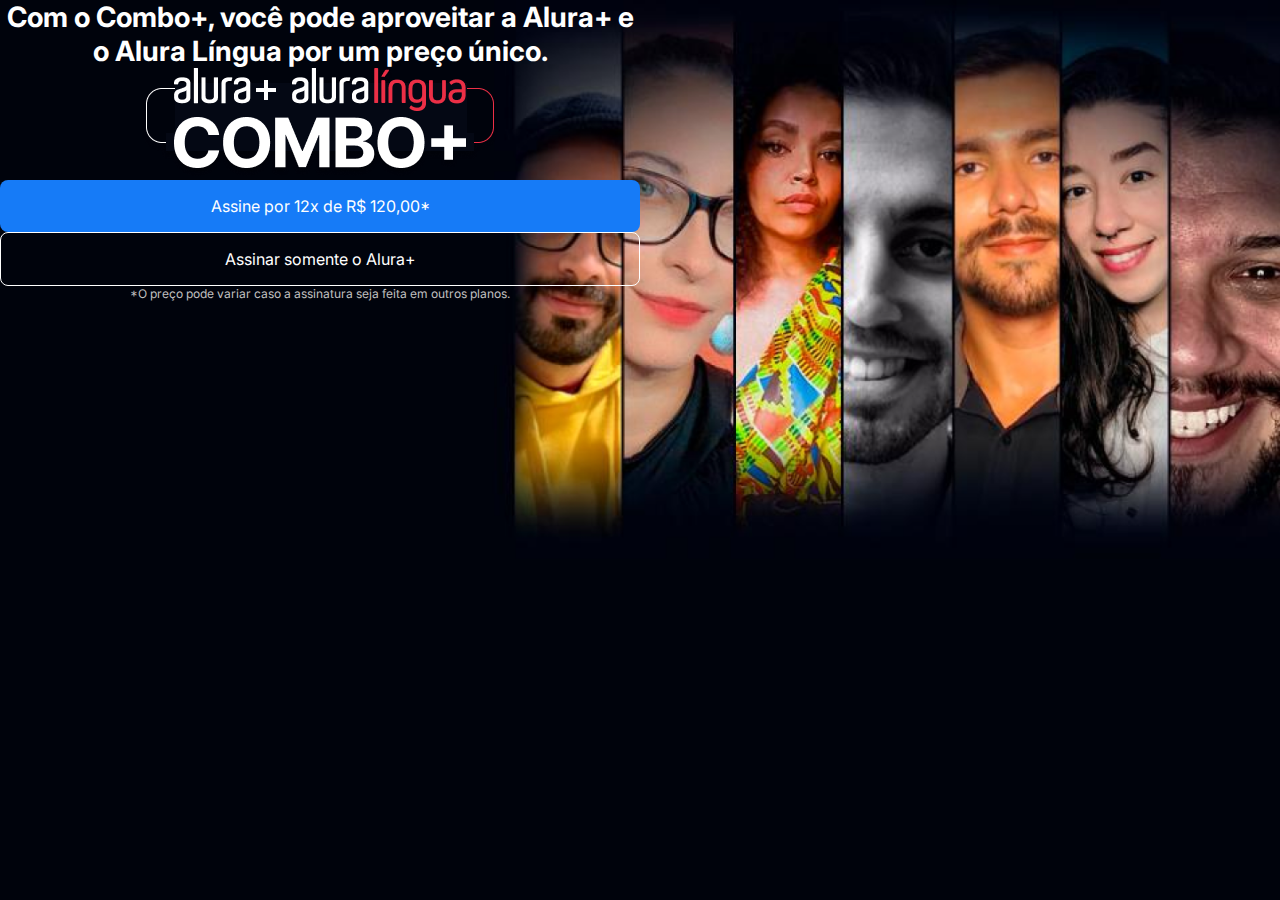
==== 4_Alura-plus/index.html @ 73489bed "Novo projeto" ====
<!DOCTYPE html>
<html lang="pt-br">

<head>
    <meta charset="UTF-8">
    <meta name="viewport" content="width=device-width, initia-scale=1.0">
    <link rel="stylesheet" type="text/css" href="style.css">
    <title>Alura+</title>
</head>

<body>
    <section class="container principal">
        <div>
            <h1 class="container__titulo">Com o Combo+, você pode aproveitar a Alura+ e o Alura Língua por um preço
                único.</h1>
            <img src="images/Combo.png" alt="Combo+: junção entre Alura+ e Aluralígua">
            <a class="botao botao-azul container__botao" href="#">Assine por 12x de R$ 120,00*</a>
            <a class="botao botao-transparente container__botao" href="#">Assinar somente o Alura+</a>
            <p class="container__aviso">*O preço pode variar caso a assinatura seja feita em outros planos.</p>
        </div>
    </section>
</body>

</html>
---- 4_Alura-plus/style.css ----
@import url("https://fonts.googleapis.com/css2?family=Inter:wght@400;700&family=Raleway:wght@400;600&display=swap");

:root {
  --branco-principal: #ffffff;
  --branco-secundario: #f9f9f9;
  --cinza-principal: #c0c0c0;
  --azul-botao: #167bf7;
  --cor-de-fundo: #00030c;
}

* {
  margin: 0;
  padding: 0;
}

body {
  background-color: var(--cor-de-fundo);
  color: var(--branco-principal);
  font-family: "Inter", sans-serif;
  font-weight: 400;
  font-size: 1rem;
}

.principal {
  background-image: url("images/Background.png");
  background-repeat: no-repeat;
  background-size: contain;
}

.container {
  height: 100vh;
  display: grid;
  grid-template-columns: 50% 50%;
  text-align: center;
}
.container__titulo {
  font-weight: 700;
  font-size: 1.75rem;
}

.container__botao {
}

.botao-azul {
  background-color: var(--azul-botao);
}

.botao-transparente {
  border: 1px solid var(--branco-principal);
}

.botao {
  text-decoration: none;
  padding: 1rem;
  border-radius: 0.5rem;
  color: var(--branco-principal);
  display: block;
}

.container__aviso {
  color: var(--cinza-principal);
  font-size: 0.75rem;
}
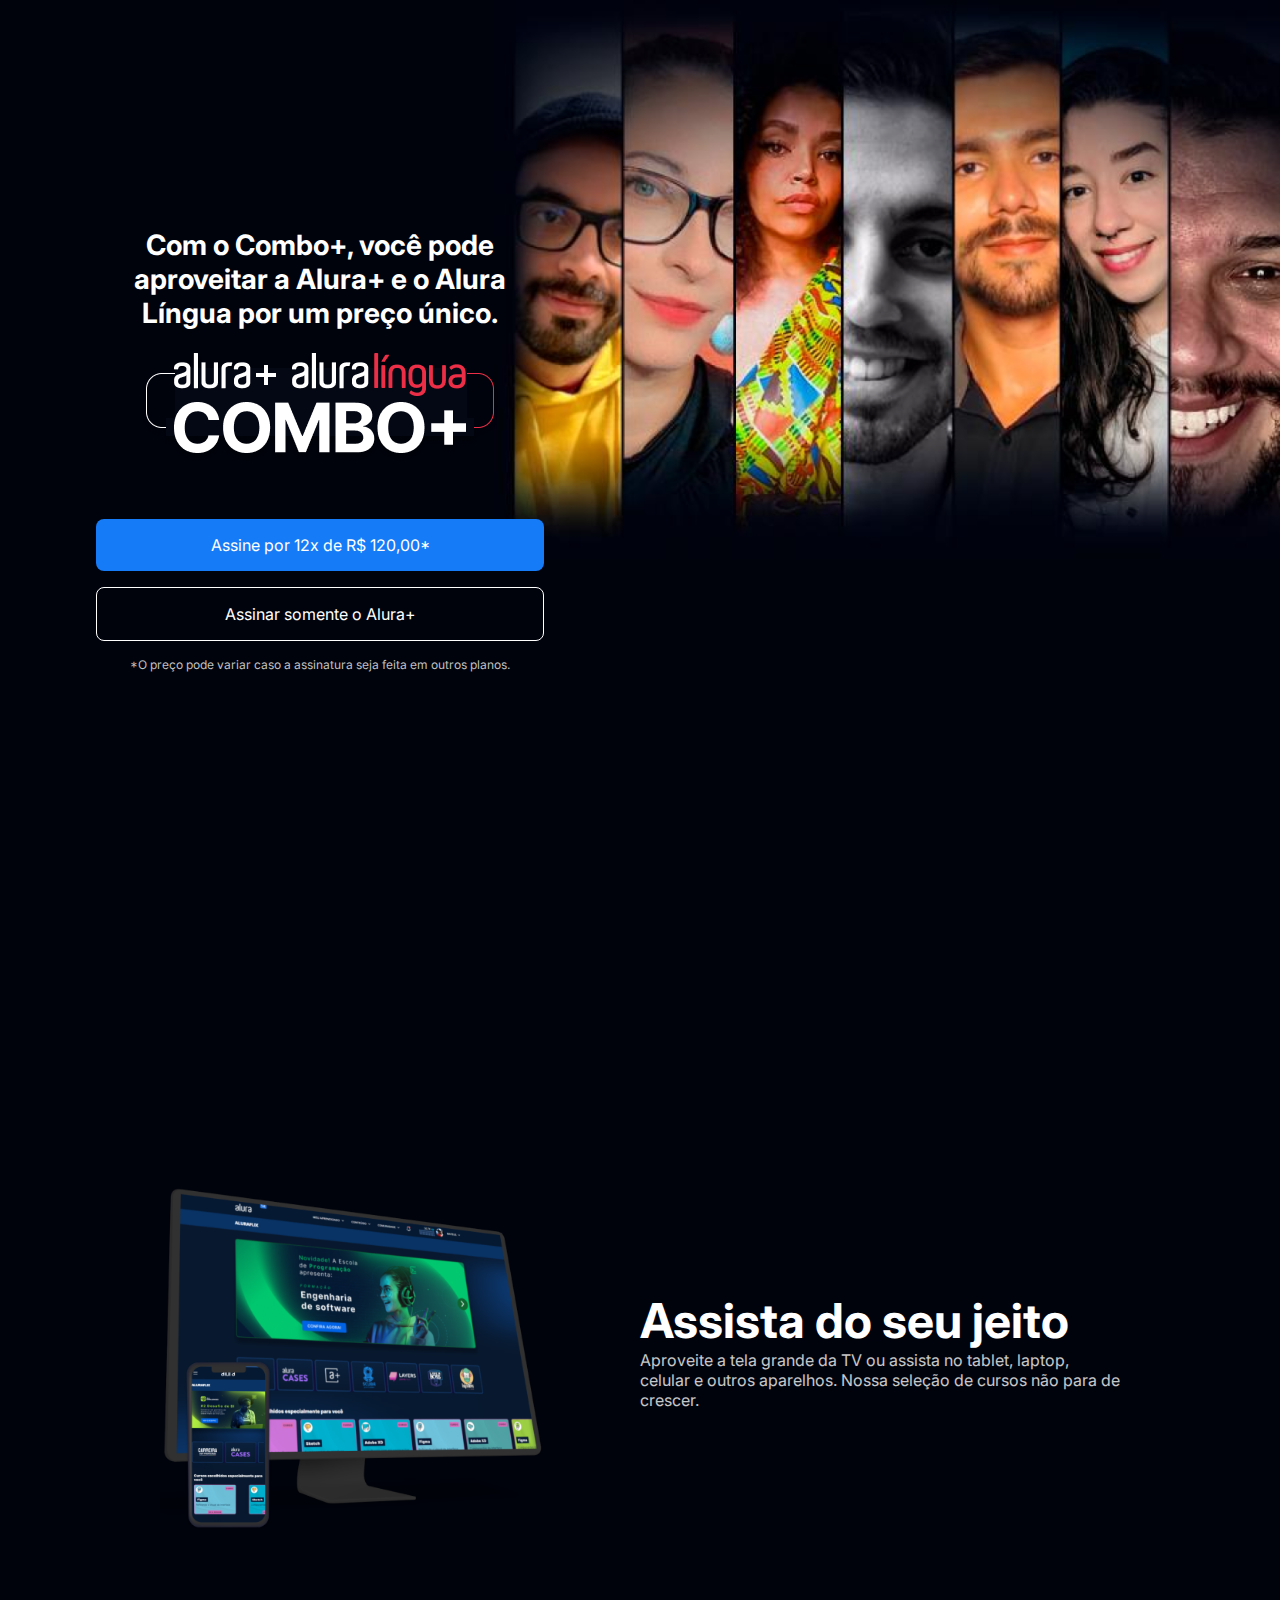
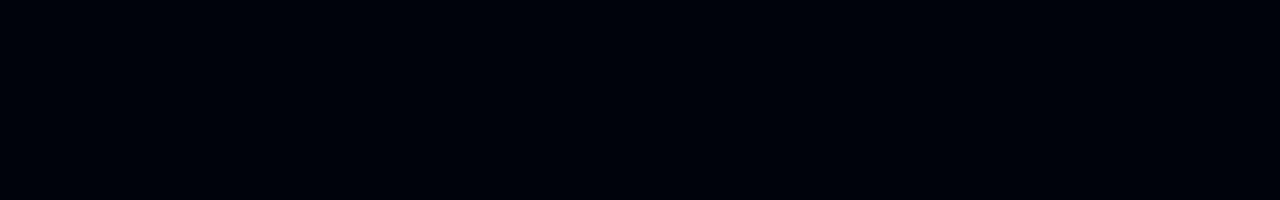
==== commit 1b9740aa: "atualizacao projeto" ====
--- a/4_Alura-plus/index.html
+++ b/4_Alura-plus/index.html
@@ -10,13 +10,22 @@
 
 <body>
     <section class="container principal">
-        <div>
-            <h1 class="container__titulo">Com o Combo+, você pode aproveitar a Alura+ e o Alura Língua por um preço
-                único.</h1>
-            <img src="images/Combo.png" alt="Combo+: junção entre Alura+ e Aluralígua">
-            <a class="botao botao-azul container__botao" href="#">Assine por 12x de R$ 120,00*</a>
-            <a class="botao botao-transparente container__botao" href="#">Assinar somente o Alura+</a>
+        <div class="container__caixa">
+            <h2 class="container__subtitulo">Com o Combo+, você pode aproveitar a Alura+ e o Alura Língua por um preço
+                único.</h2>
+            <img class="container__imagem" src="images/Combo.png" alt="Combo+: junção entre Alura+ e Aluralígua">
+            <a class="container__botao botao-azul" href=" #">Assine por 12x de R$ 120,00*</a>
+            <a class="container__botao  botao-transparente" href="#">Assinar somente o Alura+</a>
             <p class="container__aviso">*O preço pode variar caso a assinatura seja feita em outros planos.</p>
+        </div>
+    </section>
+
+    <section class="container secundario">
+        <img class="secundario__imagem" src="images/Plataformas.png" alt="Um monitor e um celular com Alura+ aberto">
+        <div class="container__descricao">
+            <h1 class="descricao__titulo">Assista do seu jeito</h1>
+            <p class="descricao__texto">Aproveite a tela grande da TV ou assista no tablet, laptop, celular e outros
+                aparelhos. Nossa seleção de cursos não para de crescer.</p>
         </div>
     </section>
 </body>
--- a/4_Alura-plus/style.css
+++ b/4_Alura-plus/style.css
@@ -25,20 +25,36 @@
   background-image: url("images/Background.png");
   background-repeat: no-repeat;
   background-size: contain;
+  align-items: center;
+  text-align: center;
 }
 
 .container {
   height: 100vh;
   display: grid;
   grid-template-columns: 50% 50%;
-  text-align: center;
 }
-.container__titulo {
+
+.container__caixa {
+  margin: 0 6rem;
+}
+
+.container__subtitulo {
   font-weight: 700;
   font-size: 1.75rem;
 }
 
+.container__imagem {
+  margin: 1.4rem 0 3.4rem 0;
+}
+
 .container__botao {
+  text-decoration: none;
+  padding: 1rem;
+  border-radius: 0.5rem;
+  color: var(--branco-principal);
+  display: block;
+  margin-bottom: 1rem;
 }
 
 .botao-azul {
@@ -49,15 +65,26 @@
   border: 1px solid var(--branco-principal);
 }
 
-.botao {
-  text-decoration: none;
-  padding: 1rem;
-  border-radius: 0.5rem;
-  color: var(--branco-principal);
-  display: block;
-}
-
 .container__aviso {
   color: var(--cinza-principal);
   font-size: 0.75rem;
 }
+
+.secundario {
+  align-items: center;
+  margin: 0 10rem;
+}
+
+.secundario__imagem {
+  width: 80%;
+}
+.descricao__titulo {
+  font-weight: 700;
+  font-size: 3rem;
+}
+
+.descricao__texto {
+  color: var(--branco-secundario);
+  font-size: 1rem;
+  opacity: 0.8;
+}
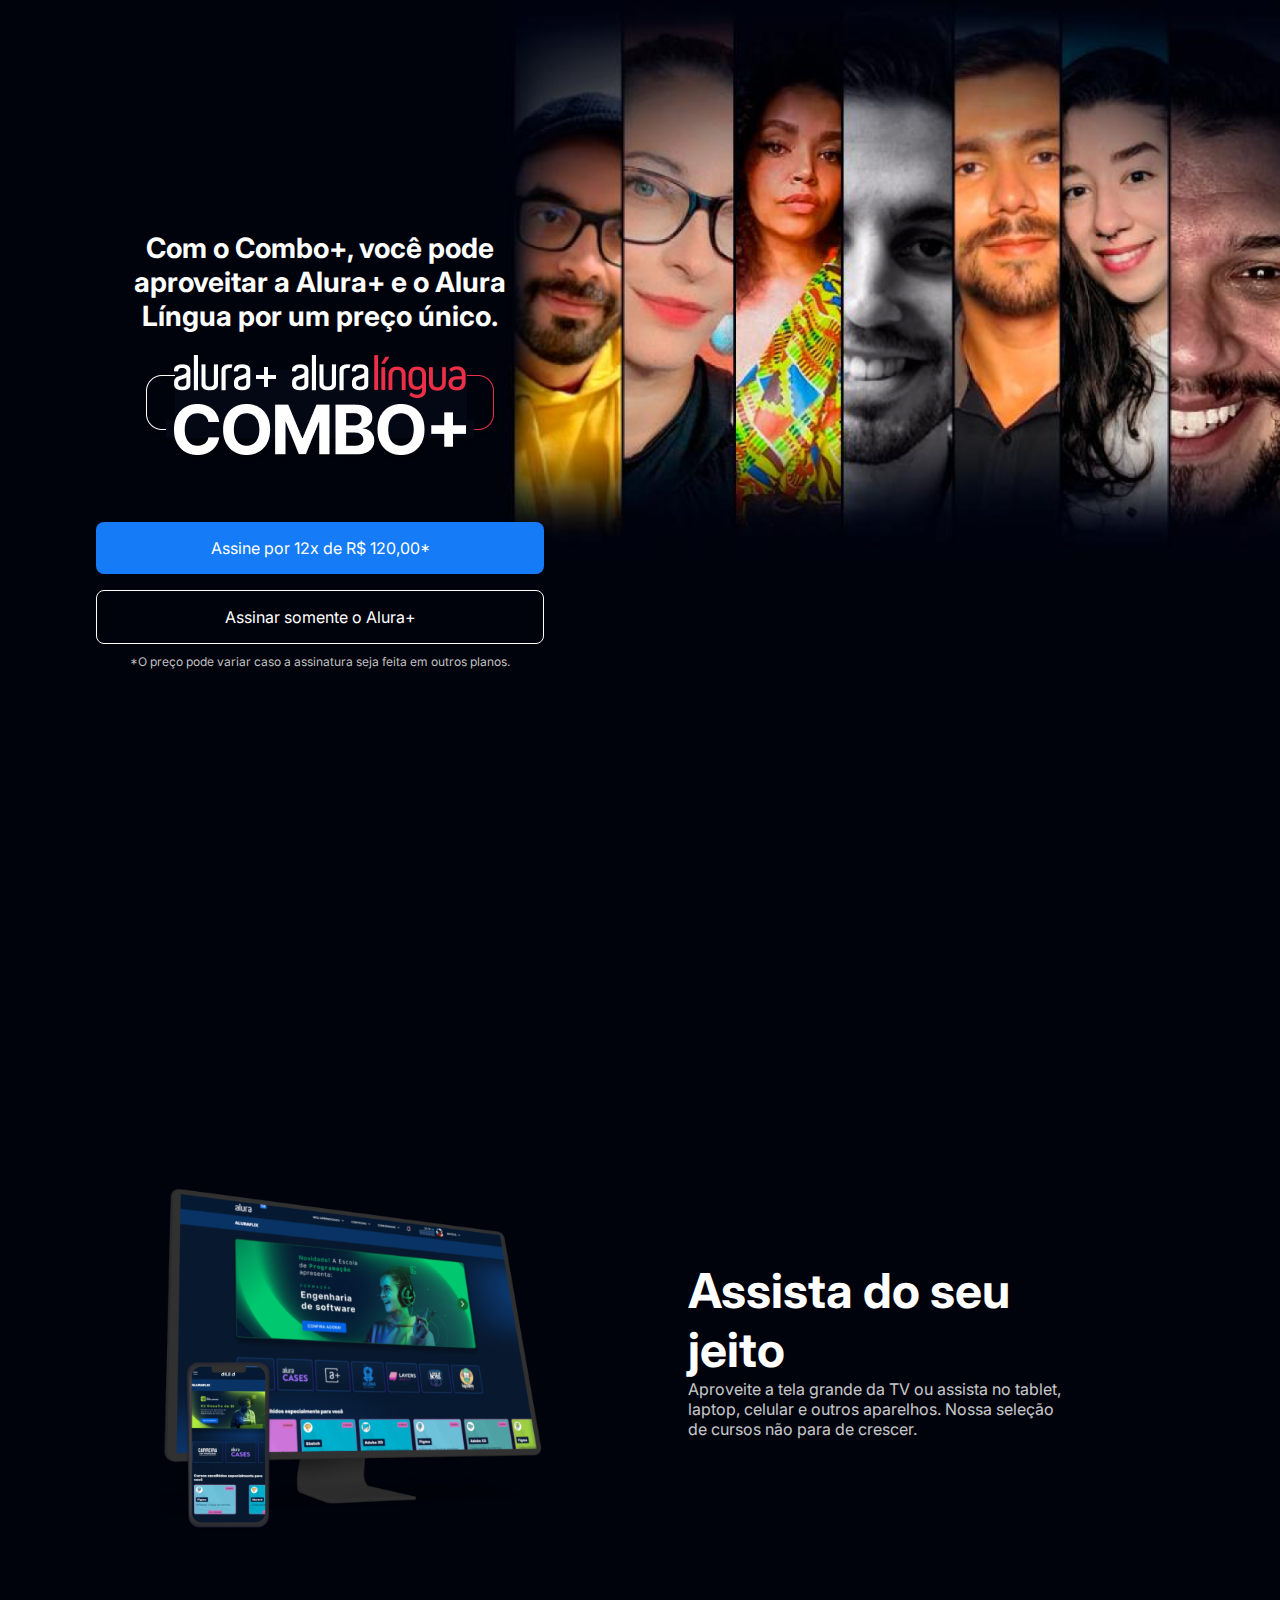
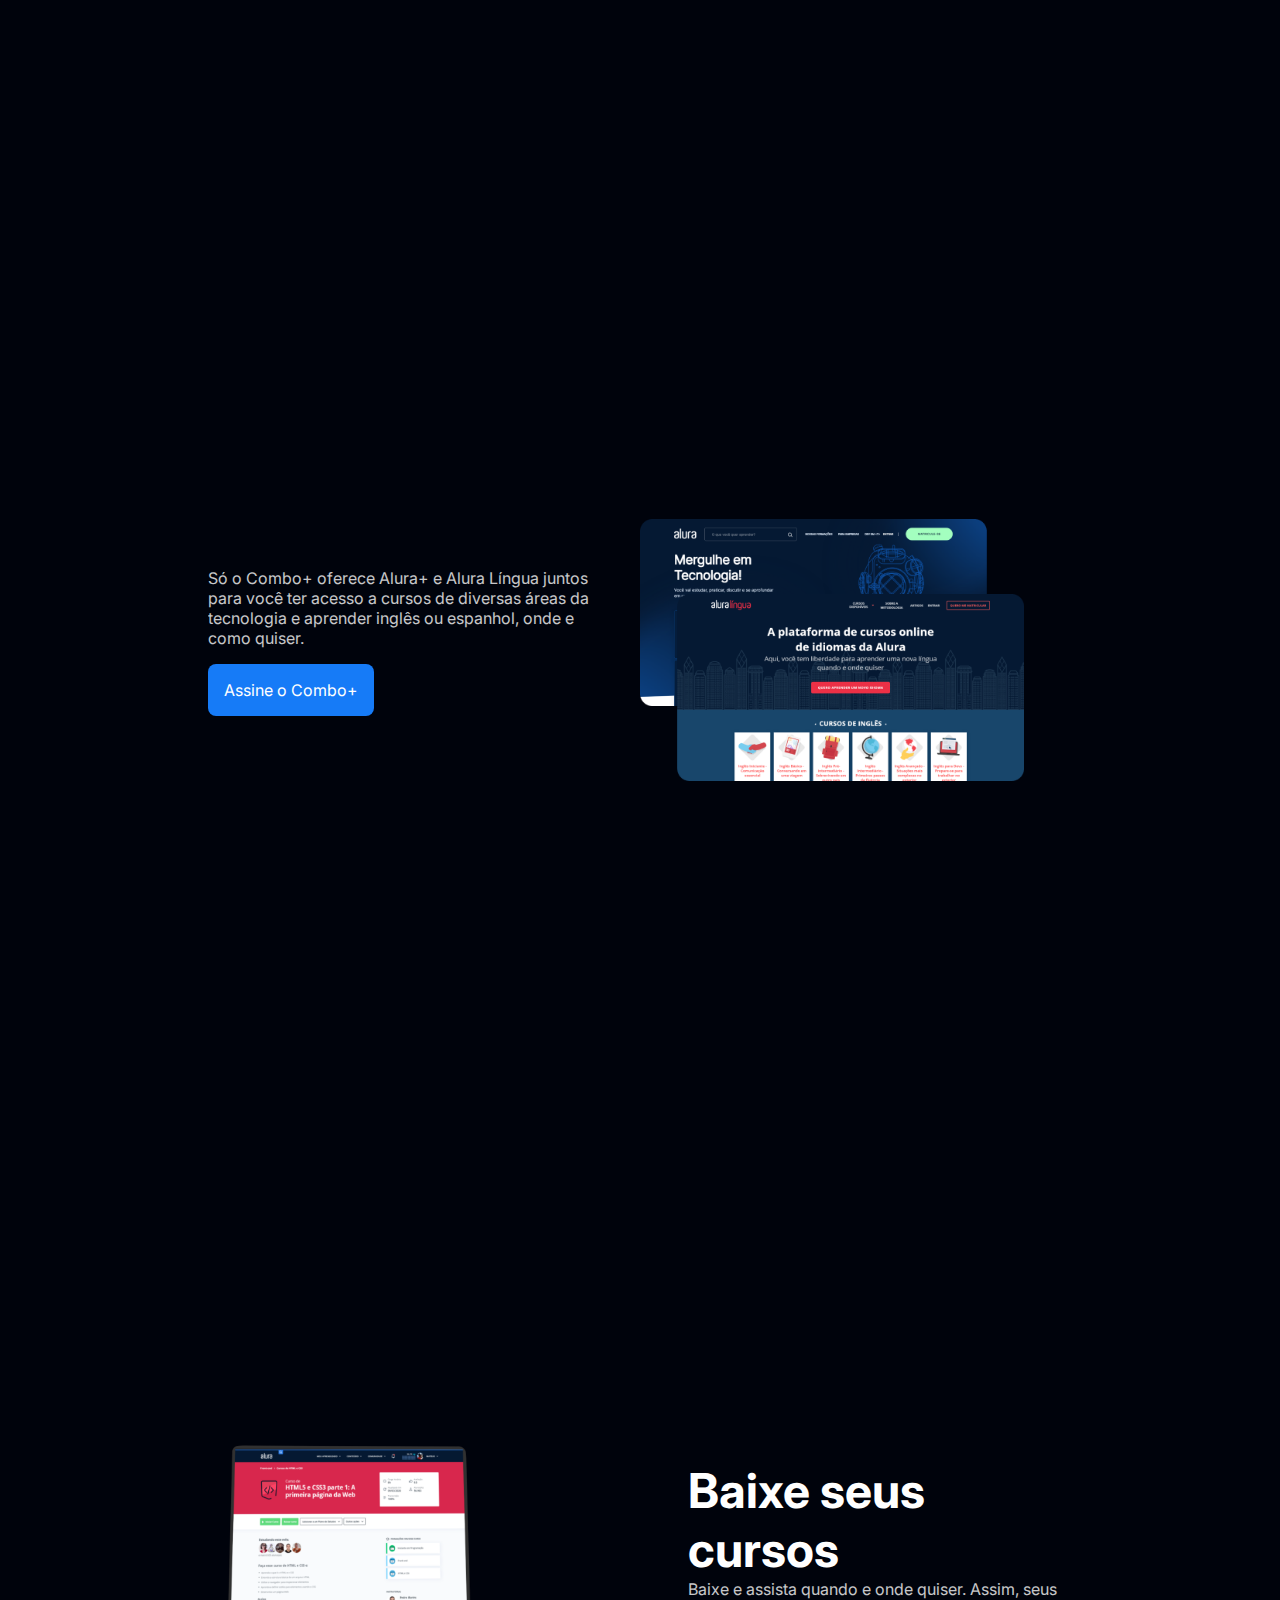
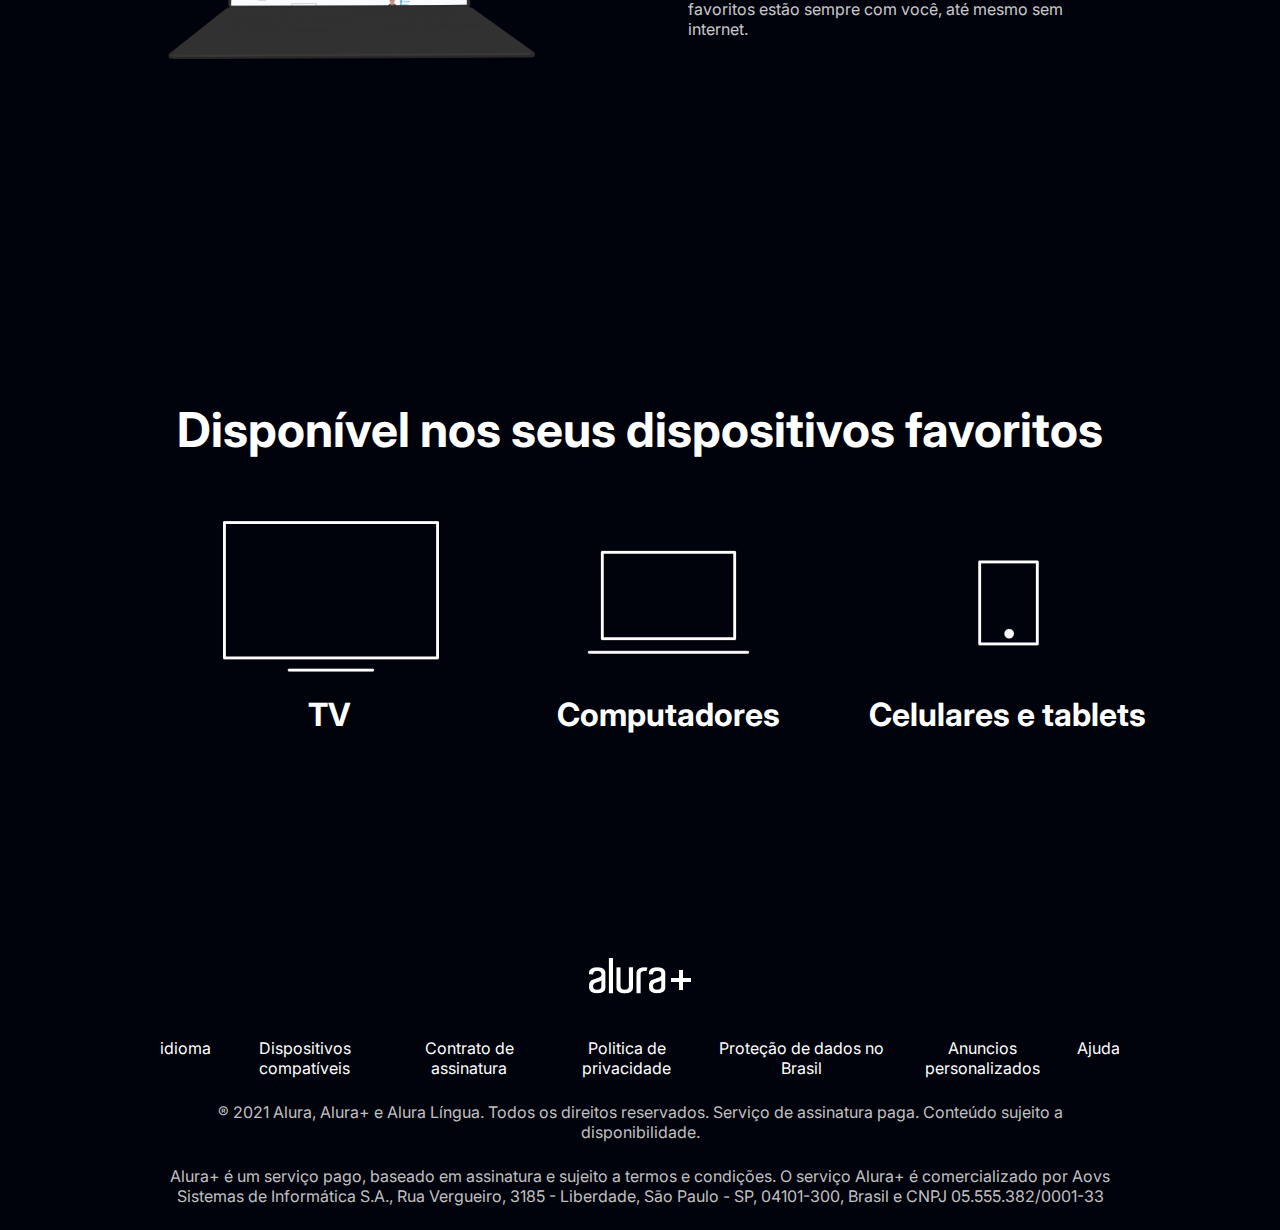
==== commit 3ac9c1ae: "atualização" ====
--- a/4_Alura-plus/index.html
+++ b/4_Alura-plus/index.html
@@ -23,11 +23,72 @@
     <section class="container secundario">
         <img class="secundario__imagem" src="images/Plataformas.png" alt="Um monitor e um celular com Alura+ aberto">
         <div class="container__descricao">
-            <h1 class="descricao__titulo">Assista do seu jeito</h1>
+            <h2 class="descricao__titulo">Assista do seu jeito</h2>
             <p class="descricao__texto">Aproveite a tela grande da TV ou assista no tablet, laptop, celular e outros
                 aparelhos. Nossa seleção de cursos não para de crescer.</p>
         </div>
     </section>
+
+    <section class="container secundario">
+        <div class="container__descricao">
+            <p class="descricao__texto">Só o Combo+ oferece Alura+ e Alura Língua juntos para você ter acesso a cursos
+                de diversas áreas da tecnologia e aprender inglês ou espanhol, onde e como quiser.</p>
+            <a class="container__botao botao-azul secundario__botao" href=" #">Assine o Combo+</a>
+        </div>
+        <img class="secundario__imagem" src="images/Telas.png" alt="Tela do Alura+ e do Alura lígua">
+    </section>
+
+    <section class="container secundario">
+        <img class="secundario__imagem" src="images/Notebook.png"
+            alt="Um notebook com o curso da Alura de HTML5 e CSS3 aberto">
+        <div class="container__descricao">
+            <h2 class="descricao__titulo">Baixe seus cursos</h2>
+            <p class="descricao__texto">Baixe e assista quando e onde quiser. Assim, seus favoritos estão sempre com
+                você, até mesmo sem internet.</p>
+        </div>
+    </section>
+
+    <section class="dispositivos">
+        <h1 class="dispositivos__titulo">Disponível nos seus dispositivos favoritos</h1>
+        <ul class="dispositivos__lista">
+            <li>
+                <img src="images/tv.png" alt="Ícone de televisão">
+                <h3 class="lista__item">TV</h3>
+            </li>
+            <li>
+                <img src="images/computador.png" alt="Ícone de computador">
+                <h3 class="lista__item">Computadores</h3>
+            </li>
+            <li>
+                <img src="images/celular.png" alt="Ícone de celular">
+                <h3 class="lista__item">Celulares e tablets</h3>
+            </li>
+        </ul>
+    </section>
+
+    <footer class="rodape">
+        <img class="rodape__imagem" src="images/Logo.png" alt="Logo Alura+">
+        <div>
+            <nav class="rodape__nav">
+                <a href="#" class="nav__links">idioma</a>
+                <a href="#" class="nav__links">Dispositivos compatíveis</a>
+                <a href="#" class="nav__links">Contrato de assinatura</a>
+                <a href="#" class="nav__links">Politica de privacidade</a>
+                <a href="#" class="nav__links">Proteção de dados no Brasil</a>
+                <a href="#" class="nav__links">Anuncios personalizados</a>
+                <a href="#" class="nav__links">Ajuda</a>
+            </nav>
+            <div class="rodape__infos">
+                <p class="infos__texto">® 2021 Alura, Alura+ e Alura Língua. Todos os direitos reservados. Serviço de
+                    assinatura paga.
+                    Conteúdo
+                    sujeito a disponibilidade.</p>
+                <p class="infos__texto">
+                    Alura+ é um serviço pago, baseado em assinatura e sujeito a termos e condições. O
+                    serviço Alura+ é comercializado por Aovs Sistemas de Informática S.A., Rua Vergueiro, 3185 -
+                    Liberdade, São Paulo - SP, 04101-300, Brasil e CNPJ 05.555.382/0001-33</p>
+            </div>
+    </footer>
 </body>
 
 </html>--- a/4_Alura-plus/style.css
+++ b/4_Alura-plus/style.css
@@ -54,15 +54,19 @@
   border-radius: 0.5rem;
   color: var(--branco-principal);
   display: block;
-  margin-bottom: 1rem;
 }
 
+.container__descricao {
+  padding: 3rem;
+}
 .botao-azul {
   background-color: var(--azul-botao);
+  margin-bottom: 1rem;
 }
 
 .botao-transparente {
   border: 1px solid var(--branco-principal);
+  margin-bottom: 0.63rem;
 }
 
 .container__aviso {
@@ -78,6 +82,12 @@
 .secundario__imagem {
   width: 80%;
 }
+
+.secundario__botao {
+  display: inline-block;
+  margin-top: 1rem;
+}
+
 .descricao__titulo {
   font-weight: 700;
   font-size: 3rem;
@@ -88,3 +98,51 @@
   font-size: 1rem;
   opacity: 0.8;
 }
+
+.dispositivos {
+  text-align: center;
+  margin: 0 10rem;
+  margin-bottom: 14rem;
+}
+
+.dispositivos__titulo {
+  font-size: 3rem;
+  font-weight: 700;
+}
+
+.dispositivos__lista {
+  display: flex;
+  justify-content: space-evenly;
+  list-style-type: none;
+  margin-top: 2.5rem;
+}
+
+.lista__item {
+  font-size: 2rem;
+}
+
+.rodape {
+  text-align: center;
+  margin: 0 10rem;
+}
+
+.rodape__imagem {
+  margin-bottom: 2.5rem;
+}
+
+.rodape__nav {
+  display: flex;
+  gap: 1rem;
+  justify-content: center;
+}
+
+.nav__links {
+  color: var(--branco-principal);
+  text-decoration: none;
+  margin-bottom: 1.5rem;
+}
+
+.infos__texto {
+  color: var(--cinza-principal);
+  margin-bottom: 1.5rem;
+}
